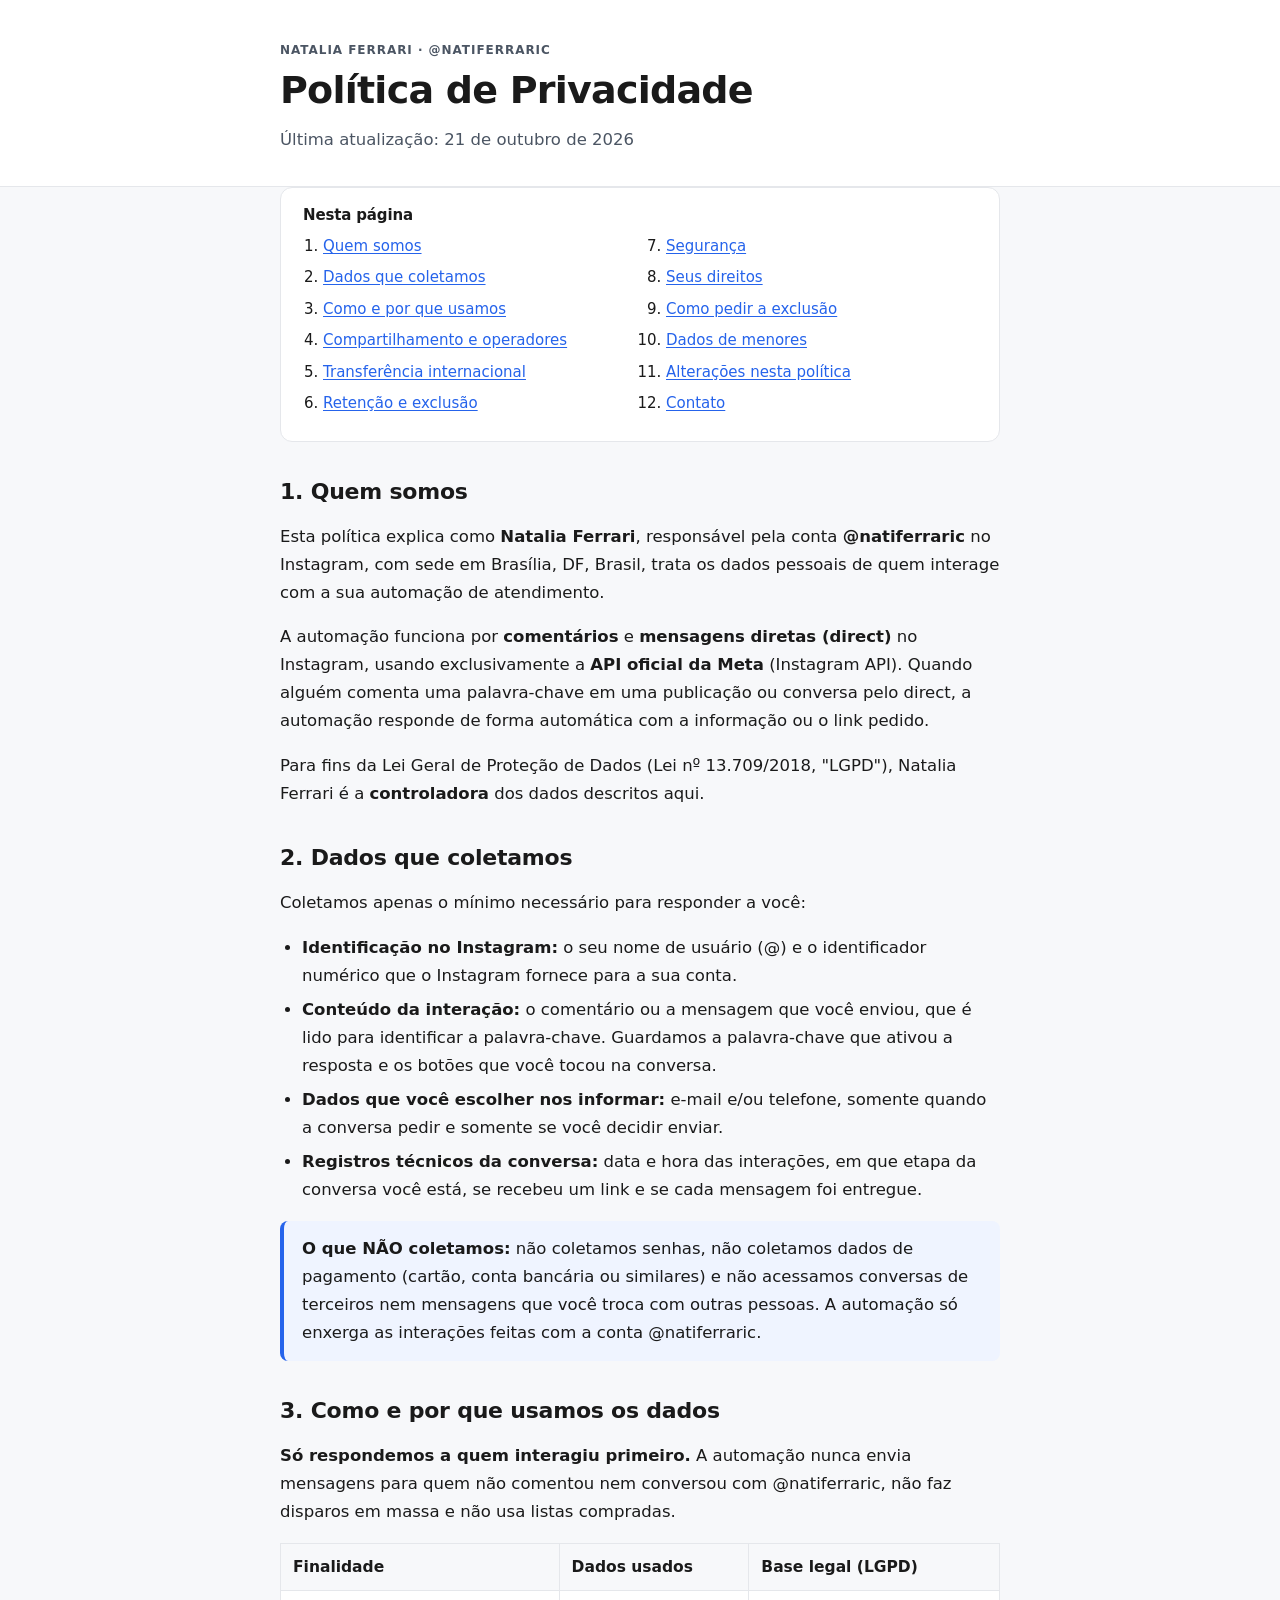
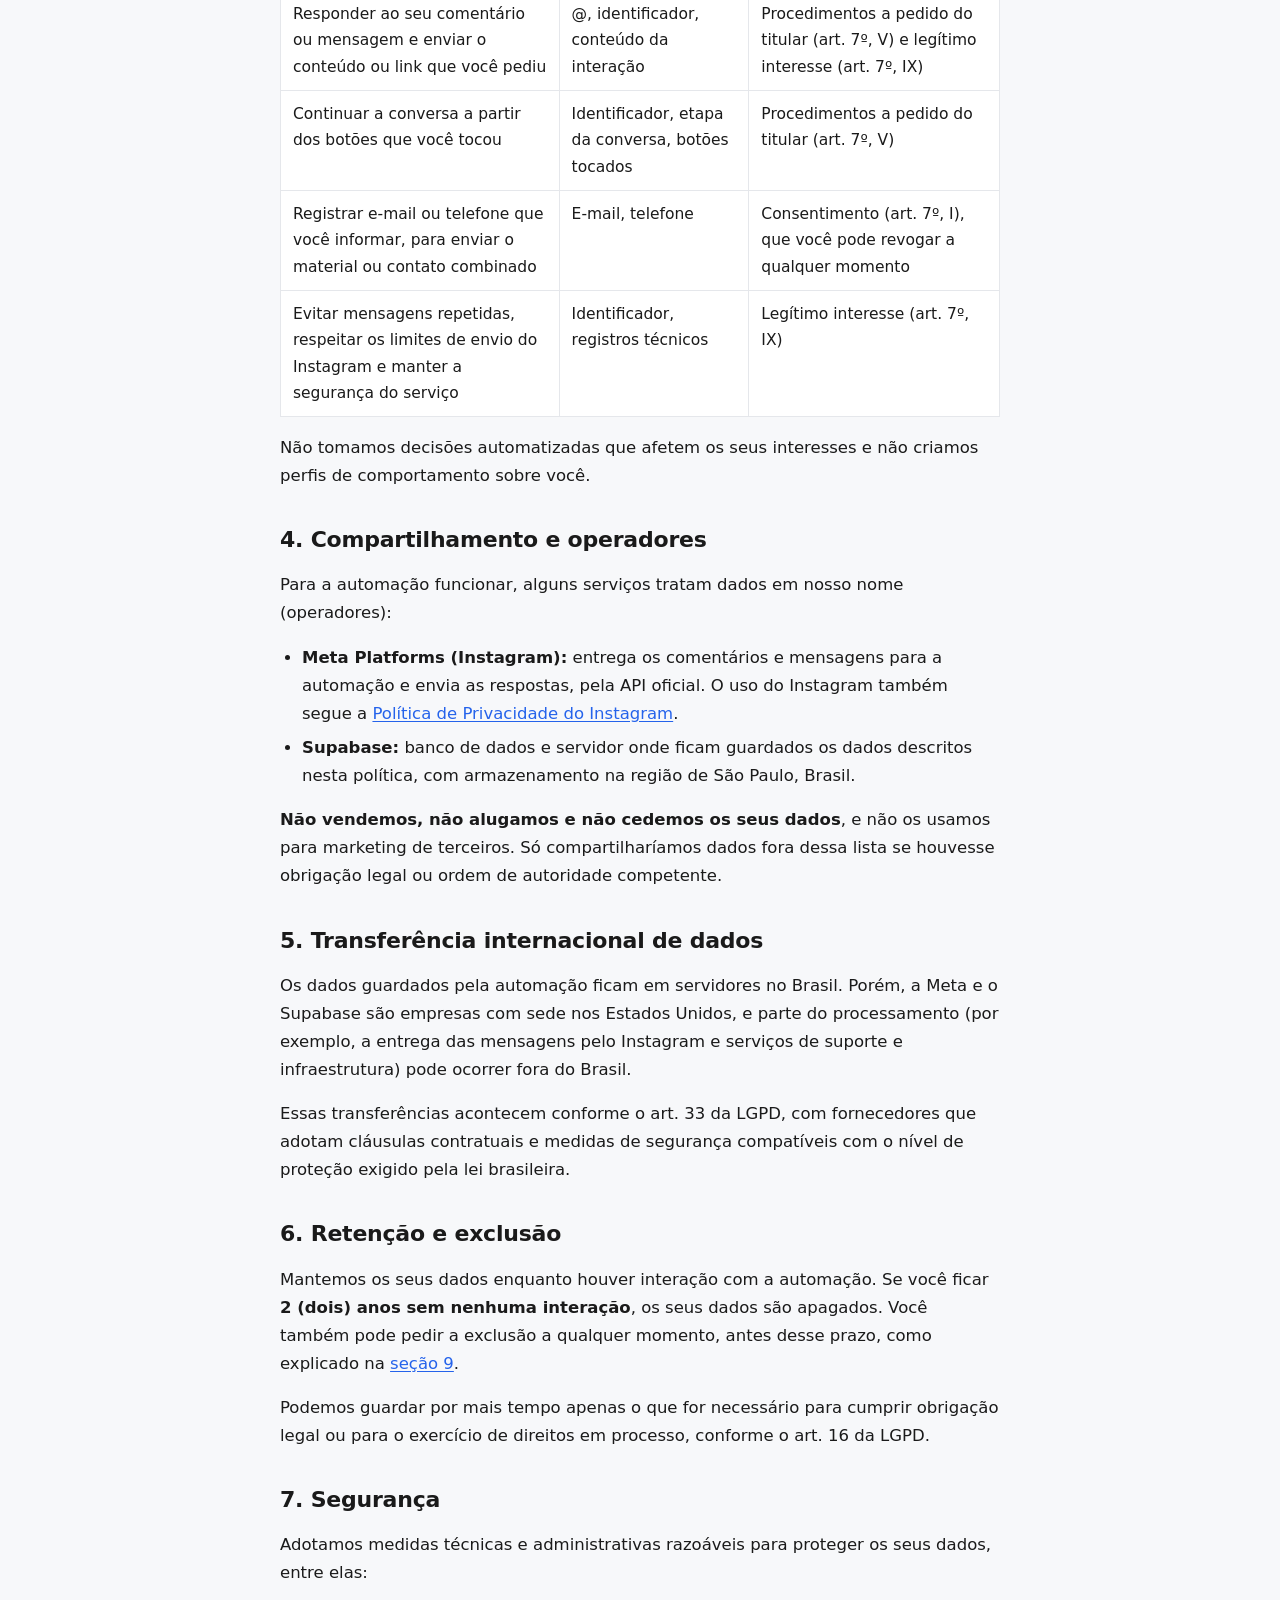
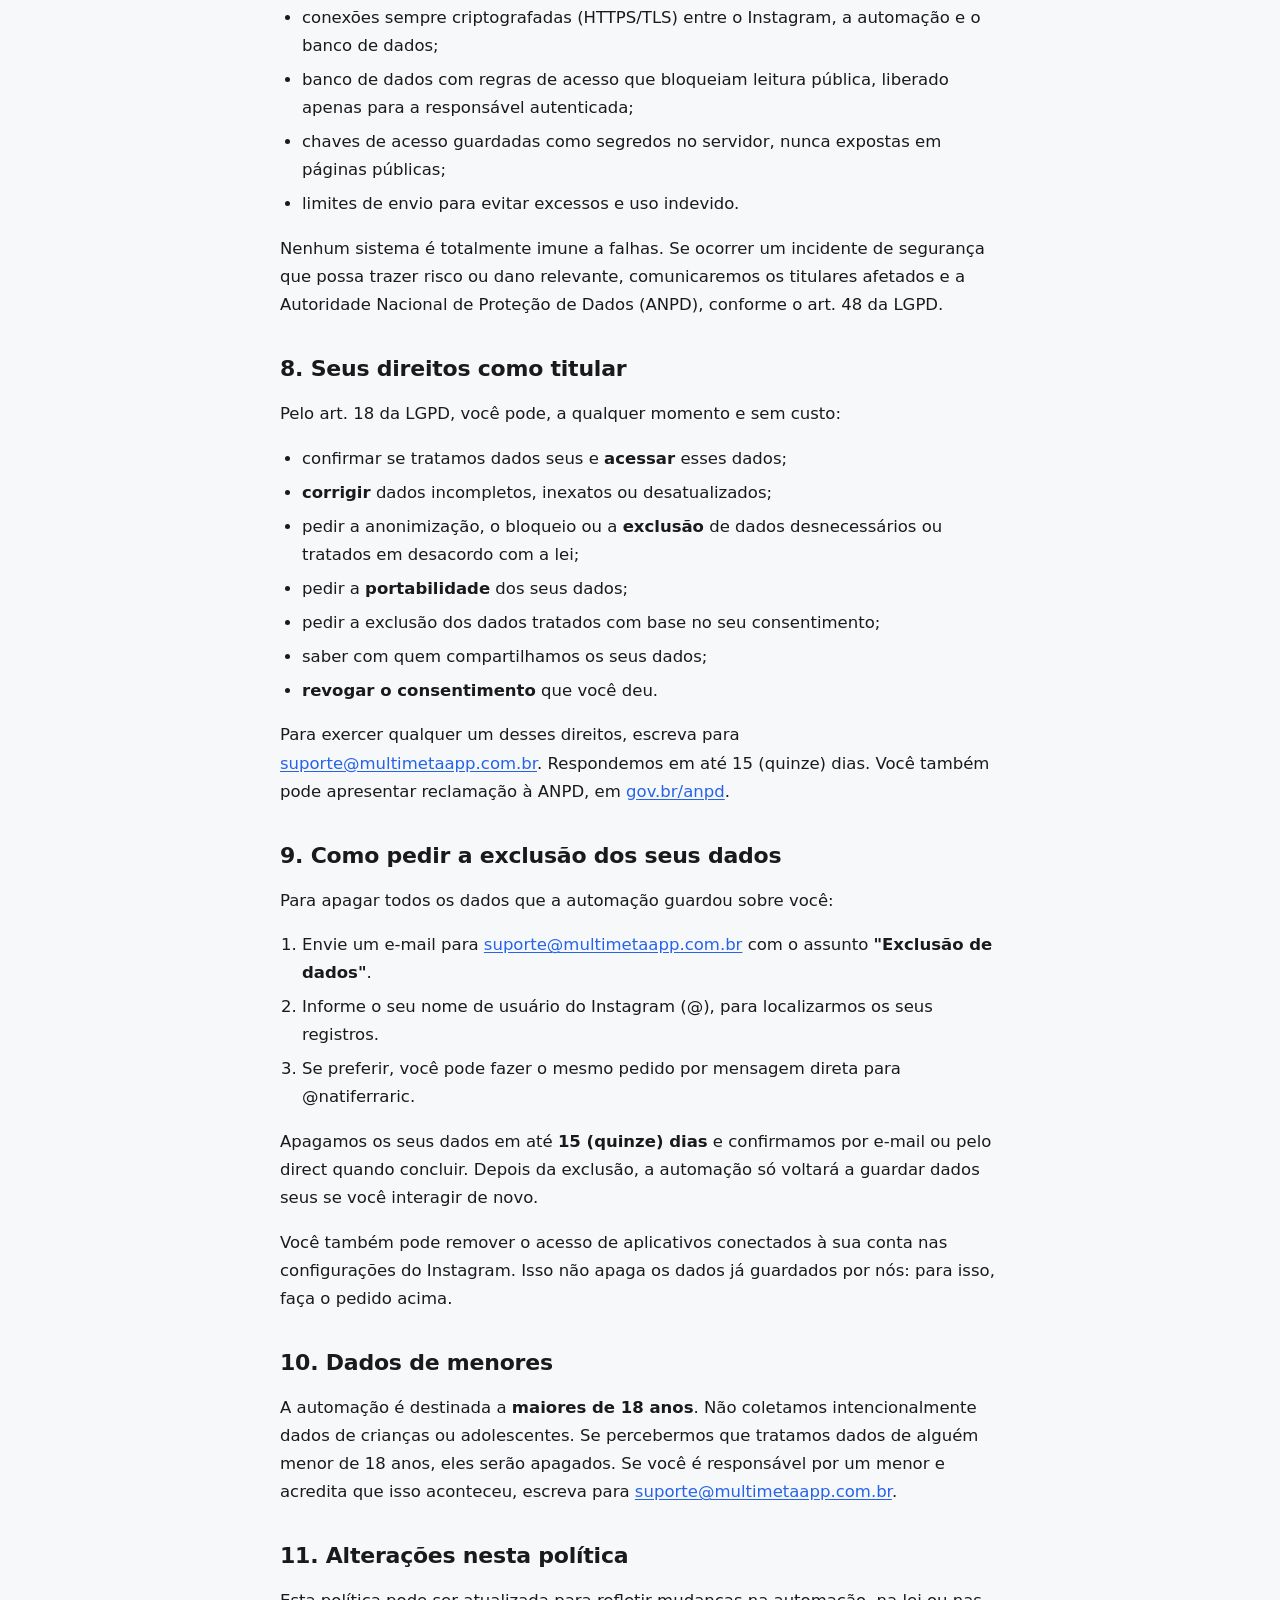
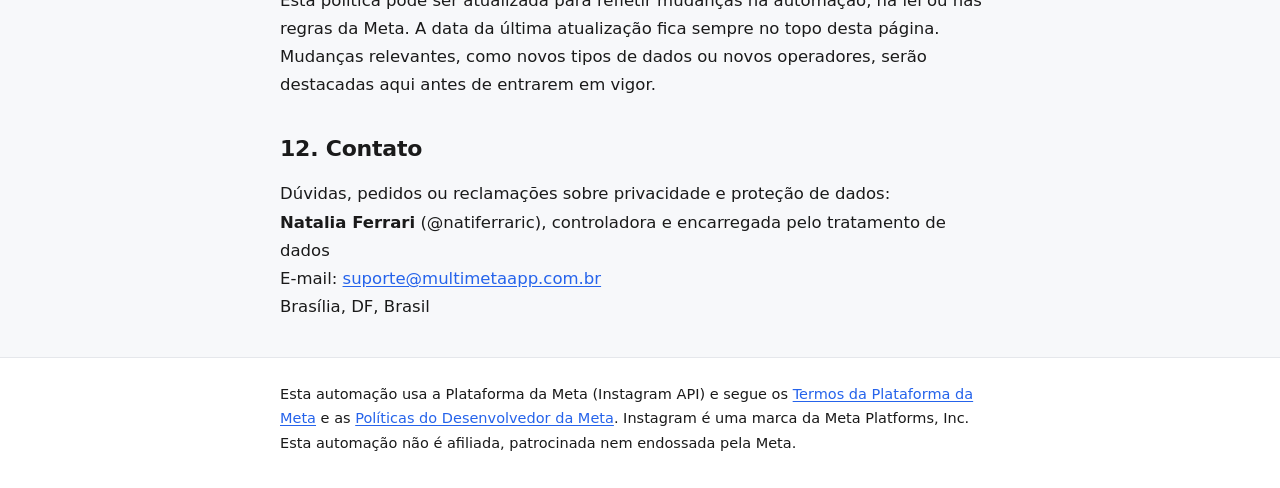
==== politica-de-privacidade/index.html @ b46cd211 "Painel de automação de DM e política de privacidade Co-Authored-By: Claude Opus 5.5 <noreply@anthrop" ====
<!doctype html>
<html lang="pt-BR">
<head>
  <meta charset="utf-8">
  <meta name="viewport" content="width=device-width, initial-scale=1">
  <title>Política de Privacidade | Natalia Ferrari</title>
  <meta name="description" content="Política de Privacidade da automação de mensagens e comentários do Instagram de Natalia Ferrari (@natiferraric): quais dados coletamos, como usamos, seus direitos pela LGPD e como pedir a exclusão.">
  <meta name="robots" content="index, follow">
  <style>
    :root {
      --destaque: #2563EB;
      --fundo: #F7F8FA;
      --superficie: #FFFFFF;
      --texto: #1A1A1A;
      --texto-2: #4B5563;
      --borda: #E5E7EB;
      --destaque-suave: #EFF4FF;
      --fonte: system-ui, -apple-system, "Segoe UI", Roboto, "Helvetica Neue", Arial, sans-serif;
    }
    @media (prefers-color-scheme: dark) {
      :root {
        --destaque: #60A5FA; --fundo: #0F1115; --superficie: #171A21;
        --texto: #F3F4F6; --texto-2: #C4C9D2; --borda: #2A2F3A; --destaque-suave: #172036;
      }
    }
    * { box-sizing: border-box; }
    html { scroll-behavior: smooth; }
    body {
      margin: 0; background: var(--fundo); color: var(--texto);
      font-family: var(--fonte); font-size: 16.5px; line-height: 1.7;
      -webkit-font-smoothing: antialiased;
    }
    a { color: var(--destaque); text-underline-offset: 2px; }
    a:focus-visible { outline: 3px solid var(--destaque); outline-offset: 2px; border-radius: 3px; }
    .pular { position: absolute; left: -9999px; }
    .pular:focus { left: 16px; top: 16px; background: var(--superficie); padding: 8px 12px; z-index: 10; }
    header.topo { background: var(--superficie); border-bottom: 1px solid var(--borda); }
    .largura { max-width: 760px; margin: 0 auto; padding: 0 20px; }
    header.topo .largura { padding-top: 40px; padding-bottom: 32px; }
    .rotulo { font-size: 12px; font-weight: 600; letter-spacing: .08em; text-transform: uppercase; color: var(--texto-2); margin: 0 0 8px; }
    h1 { font-size: clamp(28px, 6vw, 38px); line-height: 1.2; letter-spacing: -.02em; margin: 0 0 12px; }
    .atualizado { color: var(--texto-2); margin: 0; }
    main { padding: 32px 0 56px; }
    nav.indice {
      background: var(--superficie); border: 1px solid var(--borda); border-radius: 12px; padding: 18px 22px; margin-bottom: 36px;
    }
    nav.indice h2 { font-size: 15px; margin: 0 0 8px; }
    nav.indice ol { margin: 0; padding-left: 20px; columns: 2; column-gap: 32px; }
    nav.indice li { break-inside: avoid; font-size: 15px; }
    section { margin-bottom: 36px; scroll-margin-top: 16px; }
    h2 { font-size: 22px; line-height: 1.3; margin: 0 0 12px; letter-spacing: -.01em; }
    h3 { font-size: 17px; margin: 20px 0 6px; }
    p, li { color: var(--texto); }
    ul, ol { padding-left: 22px; }
    li { margin-bottom: 6px; }
    .destaque {
      background: var(--destaque-suave); border-left: 4px solid var(--destaque); border-radius: 8px; padding: 14px 18px; margin: 16px 0;
    }
    .tabela { width: 100%; border-collapse: collapse; margin: 12px 0; font-size: 15.5px; background: var(--superficie); }
    .tabela th, .tabela td { text-align: left; vertical-align: top; padding: 10px 12px; border: 1px solid var(--borda); }
    .tabela th { background: var(--fundo); font-weight: 600; }
    footer { border-top: 1px solid var(--borda); background: var(--superficie); color: var(--texto-2); font-size: 14.5px; }
    footer .largura { padding-top: 24px; padding-bottom: 32px; }
    @media (max-width: 600px) {
      body { font-size: 16px; }
      nav.indice ol { columns: 1; }
      .tabela, .tabela tbody, .tabela tr, .tabela td { display: block; width: 100%; }
      .tabela thead { display: none; }
      .tabela tr { border: 1px solid var(--borda); border-radius: 8px; margin-bottom: 10px; overflow: hidden; }
      .tabela td { border: 0; border-bottom: 1px solid var(--borda); }
      .tabela td:last-child { border-bottom: 0; }
      .tabela td::before { content: attr(data-rotulo); display: block; font-size: 12px; font-weight: 600; text-transform: uppercase; letter-spacing: .06em; color: var(--texto-2); }
    }
  </style>
</head>
<body>
  <a class="pular" href="#conteudo">Pular para o conteúdo</a>

  <header class="topo">
    <div class="largura">
      <p class="rotulo">Natalia Ferrari · @natiferraric</p>
      <h1>Política de Privacidade</h1>
      <p class="atualizado">Última atualização: <time datetime="2026-10-21">21 de outubro de 2026</time></p>
    </div>
  </header>

  <main id="conteudo" class="largura">
    <nav class="indice" aria-label="Índice">
      <h2>Nesta página</h2>
      <ol>
        <li><a href="#quem-somos">Quem somos</a></li>
        <li><a href="#dados-coletados">Dados que coletamos</a></li>
        <li><a href="#uso-dos-dados">Como e por que usamos</a></li>
        <li><a href="#compartilhamento">Compartilhamento e operadores</a></li>
        <li><a href="#transferencia-internacional">Transferência internacional</a></li>
        <li><a href="#retencao">Retenção e exclusão</a></li>
        <li><a href="#seguranca">Segurança</a></li>
        <li><a href="#direitos">Seus direitos</a></li>
        <li><a href="#exclusao-de-dados">Como pedir a exclusão</a></li>
        <li><a href="#menores">Dados de menores</a></li>
        <li><a href="#alteracoes">Alterações nesta política</a></li>
        <li><a href="#contato">Contato</a></li>
      </ol>
    </nav>

    <section id="quem-somos" aria-labelledby="t-quem-somos">
      <h2 id="t-quem-somos">1. Quem somos</h2>
      <p>
        Esta política explica como <strong>Natalia Ferrari</strong>, responsável pela conta
        <strong>@natiferraric</strong> no Instagram, com sede em Brasília, DF, Brasil, trata os dados
        pessoais de quem interage com a sua automação de atendimento.
      </p>
      <p>
        A automação funciona por <strong>comentários</strong> e <strong>mensagens diretas (direct)</strong> no
        Instagram, usando exclusivamente a <strong>API oficial da Meta</strong> (Instagram API). Quando alguém
        comenta uma palavra-chave em uma publicação ou conversa pelo direct, a automação responde de forma
        automática com a informação ou o link pedido.
      </p>
      <p>
        Para fins da Lei Geral de Proteção de Dados (Lei nº 13.709/2018, "LGPD"), Natalia Ferrari é a
        <strong>controladora</strong> dos dados descritos aqui.
      </p>
    </section>

    <section id="dados-coletados" aria-labelledby="t-dados">
      <h2 id="t-dados">2. Dados que coletamos</h2>
      <p>Coletamos apenas o mínimo necessário para responder a você:</p>
      <ul>
        <li><strong>Identificação no Instagram:</strong> o seu nome de usuário (@) e o identificador numérico que o Instagram fornece para a sua conta.</li>
        <li><strong>Conteúdo da interação:</strong> o comentário ou a mensagem que você enviou, que é lido para identificar a palavra-chave. Guardamos a palavra-chave que ativou a resposta e os botões que você tocou na conversa.</li>
        <li><strong>Dados que você escolher nos informar:</strong> e-mail e/ou telefone, somente quando a conversa pedir e somente se você decidir enviar.</li>
        <li><strong>Registros técnicos da conversa:</strong> data e hora das interações, em que etapa da conversa você está, se recebeu um link e se cada mensagem foi entregue.</li>
      </ul>
      <div class="destaque">
        <p style="margin:0">
          <strong>O que NÃO coletamos:</strong> não coletamos senhas, não coletamos dados de pagamento
          (cartão, conta bancária ou similares) e não acessamos conversas de terceiros nem mensagens que
          você troca com outras pessoas. A automação só enxerga as interações feitas com a conta @natiferraric.
        </p>
      </div>
    </section>

    <section id="uso-dos-dados" aria-labelledby="t-uso">
      <h2 id="t-uso">3. Como e por que usamos os dados</h2>
      <p>
        <strong>Só respondemos a quem interagiu primeiro.</strong> A automação nunca envia mensagens para
        quem não comentou nem conversou com @natiferraric, não faz disparos em massa e não usa listas
        compradas.
      </p>
      <table class="tabela">
        <thead>
          <tr><th scope="col">Finalidade</th><th scope="col">Dados usados</th><th scope="col">Base legal (LGPD)</th></tr>
        </thead>
        <tbody>
          <tr>
            <td data-rotulo="Finalidade">Responder ao seu comentário ou mensagem e enviar o conteúdo ou link que você pediu</td>
            <td data-rotulo="Dados usados">@, identificador, conteúdo da interação</td>
            <td data-rotulo="Base legal">Procedimentos a pedido do titular (art. 7º, V) e legítimo interesse (art. 7º, IX)</td>
          </tr>
          <tr>
            <td data-rotulo="Finalidade">Continuar a conversa a partir dos botões que você tocou</td>
            <td data-rotulo="Dados usados">Identificador, etapa da conversa, botões tocados</td>
            <td data-rotulo="Base legal">Procedimentos a pedido do titular (art. 7º, V)</td>
          </tr>
          <tr>
            <td data-rotulo="Finalidade">Registrar e-mail ou telefone que você informar, para enviar o material ou contato combinado</td>
            <td data-rotulo="Dados usados">E-mail, telefone</td>
            <td data-rotulo="Base legal">Consentimento (art. 7º, I), que você pode revogar a qualquer momento</td>
          </tr>
          <tr>
            <td data-rotulo="Finalidade">Evitar mensagens repetidas, respeitar os limites de envio do Instagram e manter a segurança do serviço</td>
            <td data-rotulo="Dados usados">Identificador, registros técnicos</td>
            <td data-rotulo="Base legal">Legítimo interesse (art. 7º, IX)</td>
          </tr>
        </tbody>
      </table>
      <p>Não tomamos decisões automatizadas que afetem os seus interesses e não criamos perfis de comportamento sobre você.</p>
    </section>

    <section id="compartilhamento" aria-labelledby="t-compart">
      <h2 id="t-compart">4. Compartilhamento e operadores</h2>
      <p>Para a automação funcionar, alguns serviços tratam dados em nosso nome (operadores):</p>
      <ul>
        <li><strong>Meta Platforms (Instagram):</strong> entrega os comentários e mensagens para a automação e envia as respostas, pela API oficial. O uso do Instagram também segue a <a href="https://privacycenter.instagram.com/policy" rel="noopener">Política de Privacidade do Instagram</a>.</li>
        <li><strong>Supabase:</strong> banco de dados e servidor onde ficam guardados os dados descritos nesta política, com armazenamento na região de São Paulo, Brasil.</li>
      </ul>
      <p>
        <strong>Não vendemos, não alugamos e não cedemos os seus dados</strong>, e não os usamos para
        marketing de terceiros. Só compartilharíamos dados fora dessa lista se houvesse obrigação legal ou
        ordem de autoridade competente.
      </p>
    </section>

    <section id="transferencia-internacional" aria-labelledby="t-transf">
      <h2 id="t-transf">5. Transferência internacional de dados</h2>
      <p>
        Os dados guardados pela automação ficam em servidores no Brasil. Porém, a Meta e o Supabase são
        empresas com sede nos Estados Unidos, e parte do processamento (por exemplo, a entrega das mensagens
        pelo Instagram e serviços de suporte e infraestrutura) pode ocorrer fora do Brasil.
      </p>
      <p>
        Essas transferências acontecem conforme o art. 33 da LGPD, com fornecedores que adotam cláusulas
        contratuais e medidas de segurança compatíveis com o nível de proteção exigido pela lei brasileira.
      </p>
    </section>

    <section id="retencao" aria-labelledby="t-retencao">
      <h2 id="t-retencao">6. Retenção e exclusão</h2>
      <p>
        Mantemos os seus dados enquanto houver interação com a automação. Se você ficar
        <strong>2 (dois) anos sem nenhuma interação</strong>, os seus dados são apagados. Você também pode
        pedir a exclusão a qualquer momento, antes desse prazo, como explicado na
        <a href="#exclusao-de-dados">seção 9</a>.
      </p>
      <p>
        Podemos guardar por mais tempo apenas o que for necessário para cumprir obrigação legal ou para o
        exercício de direitos em processo, conforme o art. 16 da LGPD.
      </p>
    </section>

    <section id="seguranca" aria-labelledby="t-seguranca">
      <h2 id="t-seguranca">7. Segurança</h2>
      <p>Adotamos medidas técnicas e administrativas razoáveis para proteger os seus dados, entre elas:</p>
      <ul>
        <li>conexões sempre criptografadas (HTTPS/TLS) entre o Instagram, a automação e o banco de dados;</li>
        <li>banco de dados com regras de acesso que bloqueiam leitura pública, liberado apenas para a responsável autenticada;</li>
        <li>chaves de acesso guardadas como segredos no servidor, nunca expostas em páginas públicas;</li>
        <li>limites de envio para evitar excessos e uso indevido.</li>
      </ul>
      <p>
        Nenhum sistema é totalmente imune a falhas. Se ocorrer um incidente de segurança que possa trazer
        risco ou dano relevante, comunicaremos os titulares afetados e a Autoridade Nacional de Proteção de
        Dados (ANPD), conforme o art. 48 da LGPD.
      </p>
    </section>

    <section id="direitos" aria-labelledby="t-direitos">
      <h2 id="t-direitos">8. Seus direitos como titular</h2>
      <p>Pelo art. 18 da LGPD, você pode, a qualquer momento e sem custo:</p>
      <ul>
        <li>confirmar se tratamos dados seus e <strong>acessar</strong> esses dados;</li>
        <li><strong>corrigir</strong> dados incompletos, inexatos ou desatualizados;</li>
        <li>pedir a anonimização, o bloqueio ou a <strong>exclusão</strong> de dados desnecessários ou tratados em desacordo com a lei;</li>
        <li>pedir a <strong>portabilidade</strong> dos seus dados;</li>
        <li>pedir a exclusão dos dados tratados com base no seu consentimento;</li>
        <li>saber com quem compartilhamos os seus dados;</li>
        <li><strong>revogar o consentimento</strong> que você deu.</li>
      </ul>
      <p>
        Para exercer qualquer um desses direitos, escreva para
        <a href="mailto:suporte@multimetaapp.com.br">suporte@multimetaapp.com.br</a>. Respondemos em até
        15 (quinze) dias. Você também pode apresentar reclamação à ANPD, em
        <a href="https://www.gov.br/anpd" rel="noopener">gov.br/anpd</a>.
      </p>
    </section>

    <section id="exclusao-de-dados" aria-labelledby="t-exclusao">
      <h2 id="t-exclusao">9. Como pedir a exclusão dos seus dados</h2>
      <p>Para apagar todos os dados que a automação guardou sobre você:</p>
      <ol>
        <li>Envie um e-mail para <a href="mailto:suporte@multimetaapp.com.br?subject=Exclus%C3%A3o%20de%20dados">suporte@multimetaapp.com.br</a> com o assunto <strong>"Exclusão de dados"</strong>.</li>
        <li>Informe o seu nome de usuário do Instagram (@), para localizarmos os seus registros.</li>
        <li>Se preferir, você pode fazer o mesmo pedido por mensagem direta para @natiferraric.</li>
      </ol>
      <p>
        Apagamos os seus dados em até <strong>15 (quinze) dias</strong> e confirmamos por e-mail ou pelo
        direct quando concluir. Depois da exclusão, a automação só voltará a guardar dados seus se você
        interagir de novo.
      </p>
      <p>
        Você também pode remover o acesso de aplicativos conectados à sua conta nas configurações do
        Instagram. Isso não apaga os dados já guardados por nós: para isso, faça o pedido acima.
      </p>
    </section>

    <section id="menores" aria-labelledby="t-menores">
      <h2 id="t-menores">10. Dados de menores</h2>
      <p>
        A automação é destinada a <strong>maiores de 18 anos</strong>. Não coletamos intencionalmente dados
        de crianças ou adolescentes. Se percebermos que tratamos dados de alguém menor de 18 anos, eles serão
        apagados. Se você é responsável por um menor e acredita que isso aconteceu, escreva para
        <a href="mailto:suporte@multimetaapp.com.br">suporte@multimetaapp.com.br</a>.
      </p>
    </section>

    <section id="alteracoes" aria-labelledby="t-alteracoes">
      <h2 id="t-alteracoes">11. Alterações nesta política</h2>
      <p>
        Esta política pode ser atualizada para refletir mudanças na automação, na lei ou nas regras da Meta.
        A data da última atualização fica sempre no topo desta página. Mudanças relevantes, como novos tipos
        de dados ou novos operadores, serão destacadas aqui antes de entrarem em vigor.
      </p>
    </section>

    <section id="contato" aria-labelledby="t-contato">
      <h2 id="t-contato">12. Contato</h2>
      <p>
        Dúvidas, pedidos ou reclamações sobre privacidade e proteção de dados:<br>
        <strong>Natalia Ferrari</strong> (@natiferraric), controladora e encarregada pelo tratamento de dados<br>
        E-mail: <a href="mailto:suporte@multimetaapp.com.br">suporte@multimetaapp.com.br</a><br>
        Brasília, DF, Brasil
      </p>
    </section>
  </main>

  <footer>
    <div class="largura">
      <p style="margin:0">
        Esta automação usa a Plataforma da Meta (Instagram API) e segue os
        <a href="https://developers.facebook.com/terms/" rel="noopener">Termos da Plataforma da Meta</a> e as
        <a href="https://developers.facebook.com/devpolicy/" rel="noopener">Políticas do Desenvolvedor da Meta</a>.
        Instagram é uma marca da Meta Platforms, Inc. Esta automação não é afiliada, patrocinada nem endossada pela Meta.
      </p>
    </div>
  </footer>
</body>
</html>
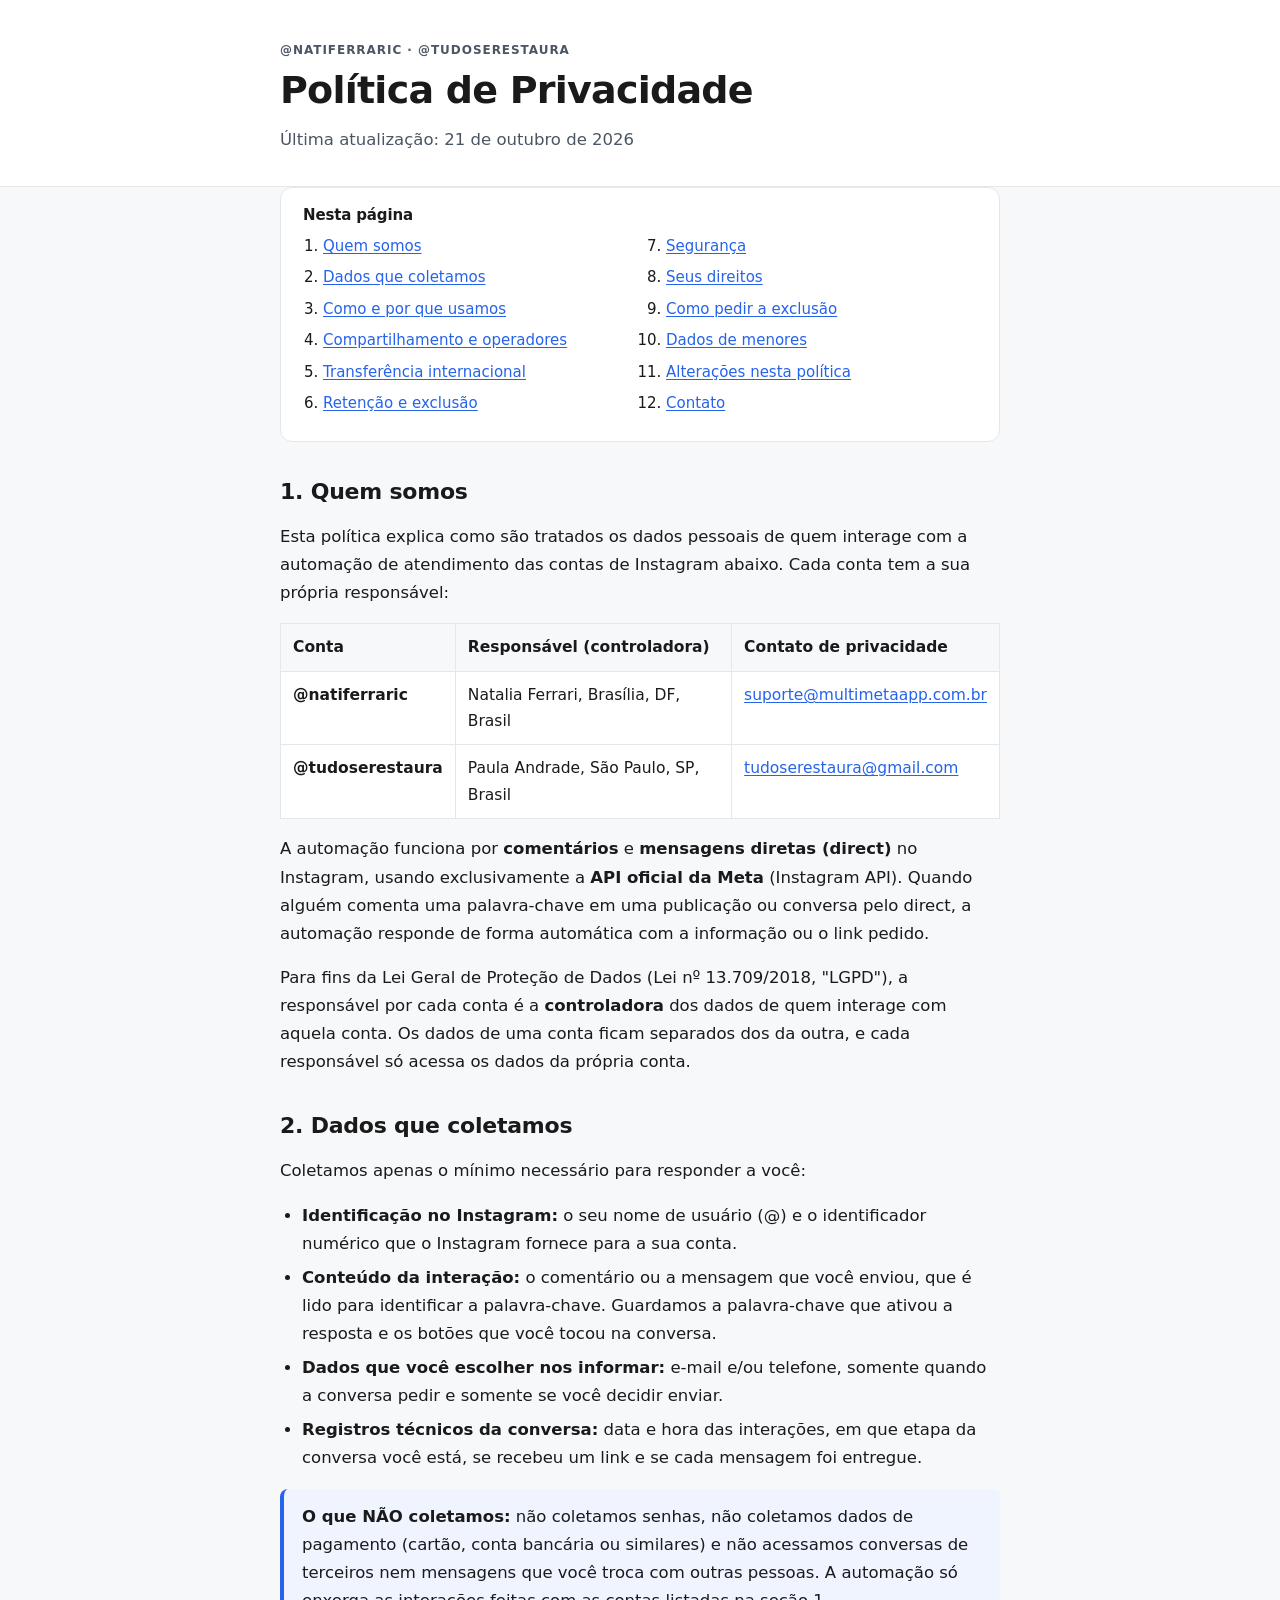
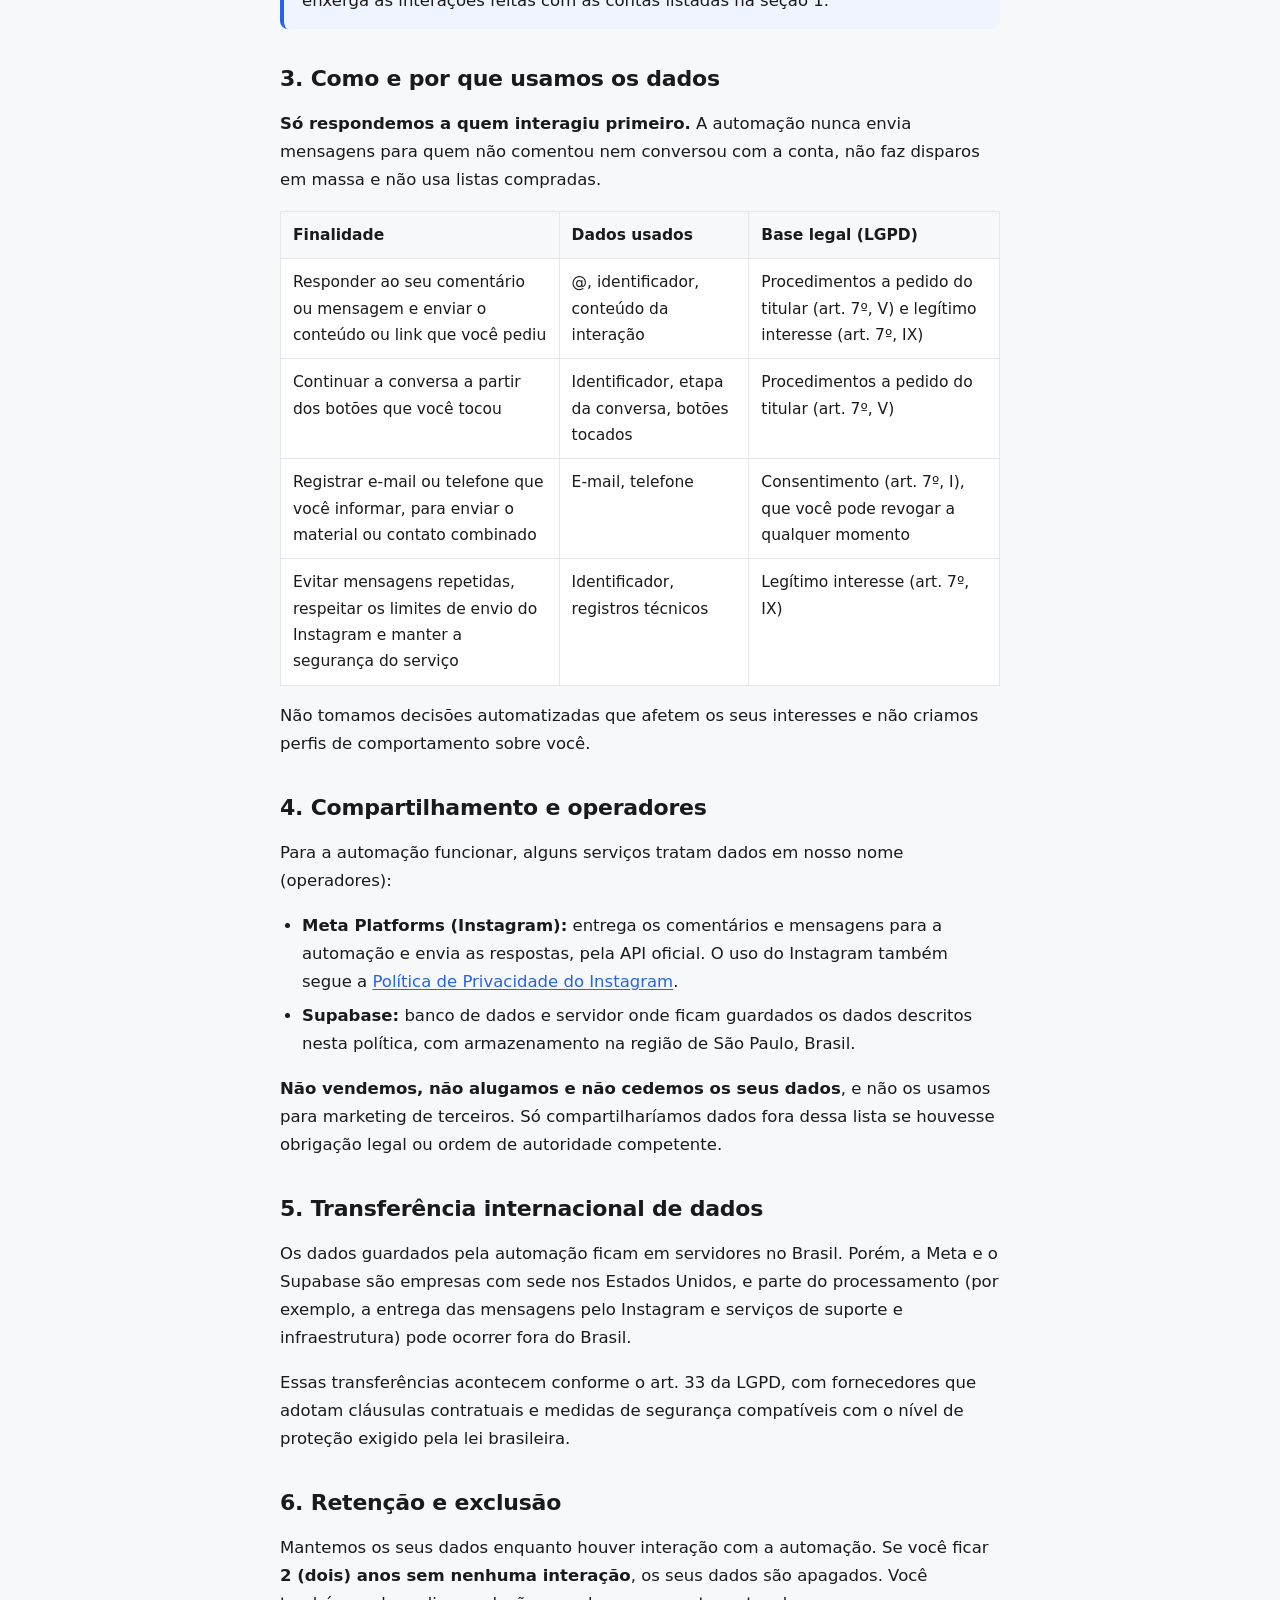
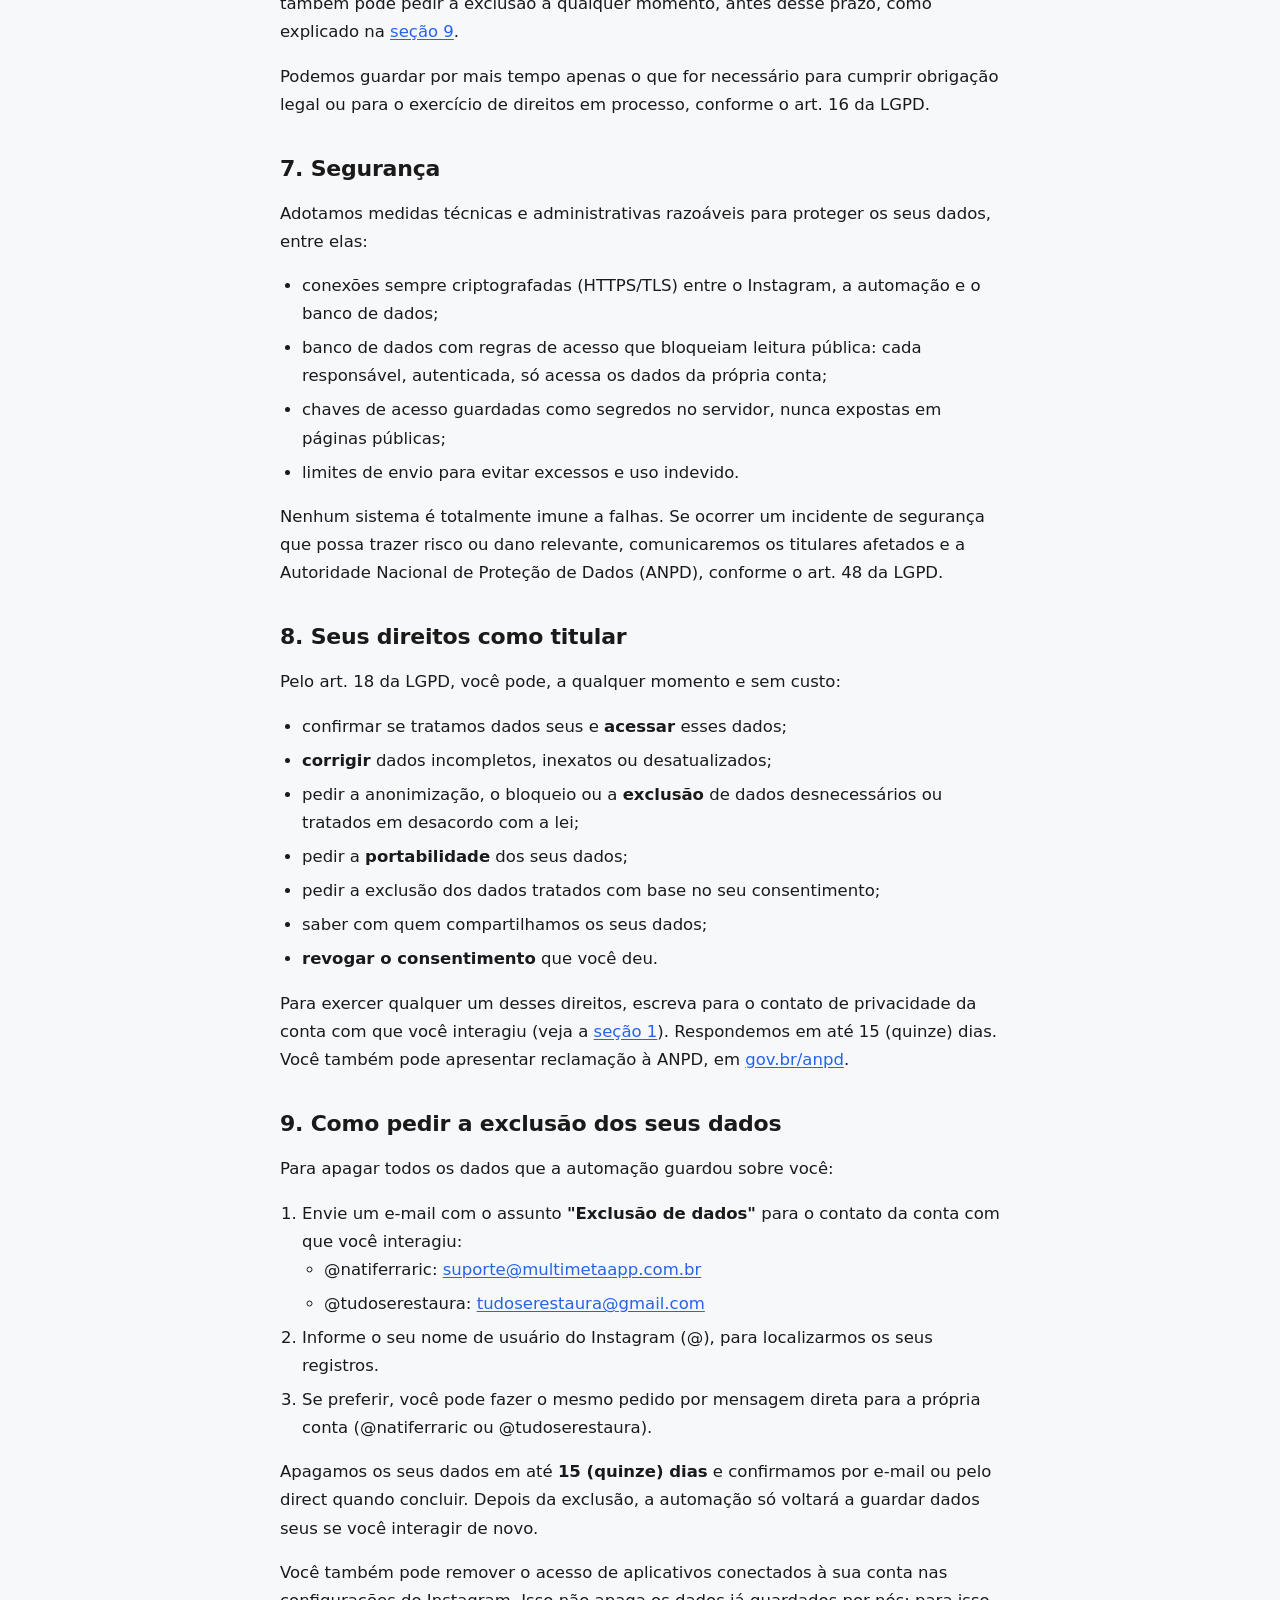
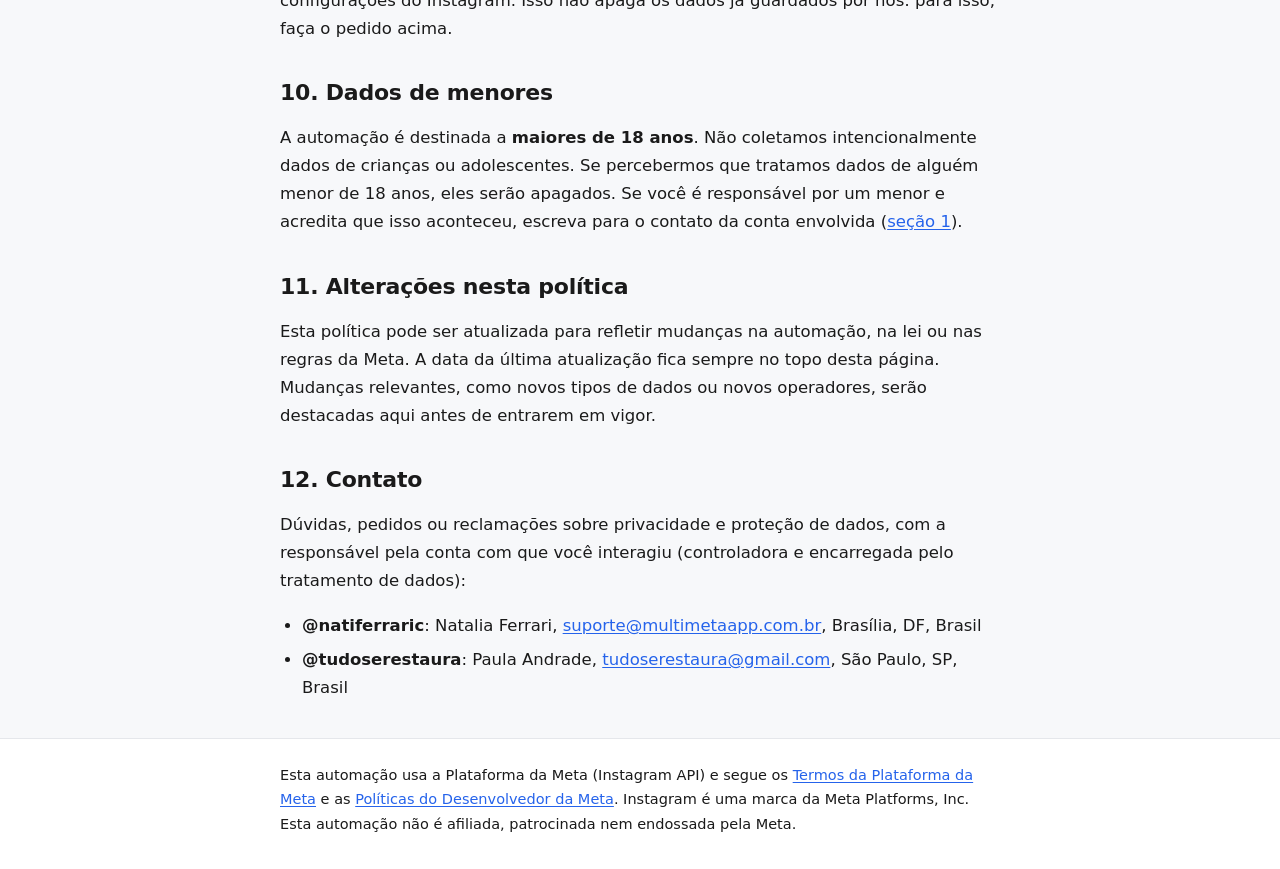
==== commit 46181c39: "Política de privacidade cobre @natiferraric e @tudoserestaura Co-Authored-By: Claude Opus 5.5 <norep" ====
--- a/politica-de-privacidade/index.html
+++ b/politica-de-privacidade/index.html
@@ -3,8 +3,8 @@
 <head>
   <meta charset="utf-8">
   <meta name="viewport" content="width=device-width, initial-scale=1">
-  <title>Política de Privacidade | Natalia Ferrari</title>
-  <meta name="description" content="Política de Privacidade da automação de mensagens e comentários do Instagram de Natalia Ferrari (@natiferraric): quais dados coletamos, como usamos, seus direitos pela LGPD e como pedir a exclusão.">
+  <title>Política de Privacidade | Automação de Instagram</title>
+  <meta name="description" content="Política de Privacidade da automação de mensagens e comentários do Instagram das contas @natiferraric (Natalia Ferrari) e @tudoserestaura (Paula Andrade): quais dados coletamos, como usamos, seus direitos pela LGPD e como pedir a exclusão.">
   <meta name="robots" content="index, follow">
   <style>
     :root {
@@ -78,7 +78,7 @@
 
   <header class="topo">
     <div class="largura">
-      <p class="rotulo">Natalia Ferrari · @natiferraric</p>
+      <p class="rotulo">@natiferraric · @tudoserestaura</p>
       <h1>Política de Privacidade</h1>
       <p class="atualizado">Última atualização: <time datetime="2026-10-21">21 de outubro de 2026</time></p>
     </div>
@@ -106,10 +106,26 @@
     <section id="quem-somos" aria-labelledby="t-quem-somos">
       <h2 id="t-quem-somos">1. Quem somos</h2>
       <p>
-        Esta política explica como <strong>Natalia Ferrari</strong>, responsável pela conta
-        <strong>@natiferraric</strong> no Instagram, com sede em Brasília, DF, Brasil, trata os dados
-        pessoais de quem interage com a sua automação de atendimento.
-      </p>
+        Esta política explica como são tratados os dados pessoais de quem interage com a automação de
+        atendimento das contas de Instagram abaixo. Cada conta tem a sua própria responsável:
+      </p>
+      <table class="tabela">
+        <thead>
+          <tr><th scope="col">Conta</th><th scope="col">Responsável (controladora)</th><th scope="col">Contato de privacidade</th></tr>
+        </thead>
+        <tbody>
+          <tr>
+            <td data-rotulo="Conta"><strong>@natiferraric</strong></td>
+            <td data-rotulo="Responsável">Natalia Ferrari, Brasília, DF, Brasil</td>
+            <td data-rotulo="Contato"><a href="mailto:suporte@multimetaapp.com.br">suporte@multimetaapp.com.br</a></td>
+          </tr>
+          <tr>
+            <td data-rotulo="Conta"><strong>@tudoserestaura</strong></td>
+            <td data-rotulo="Responsável">Paula Andrade, São Paulo, SP, Brasil</td>
+            <td data-rotulo="Contato"><a href="mailto:tudoserestaura@gmail.com">tudoserestaura@gmail.com</a></td>
+          </tr>
+        </tbody>
+      </table>
       <p>
         A automação funciona por <strong>comentários</strong> e <strong>mensagens diretas (direct)</strong> no
         Instagram, usando exclusivamente a <strong>API oficial da Meta</strong> (Instagram API). Quando alguém
@@ -117,8 +133,9 @@
         automática com a informação ou o link pedido.
       </p>
       <p>
-        Para fins da Lei Geral de Proteção de Dados (Lei nº 13.709/2018, "LGPD"), Natalia Ferrari é a
-        <strong>controladora</strong> dos dados descritos aqui.
+        Para fins da Lei Geral de Proteção de Dados (Lei nº 13.709/2018, "LGPD"), a responsável por cada
+        conta é a <strong>controladora</strong> dos dados de quem interage com aquela conta. Os dados de uma
+        conta ficam separados dos da outra, e cada responsável só acessa os dados da própria conta.
       </p>
     </section>
 
@@ -135,7 +152,7 @@
         <p style="margin:0">
           <strong>O que NÃO coletamos:</strong> não coletamos senhas, não coletamos dados de pagamento
           (cartão, conta bancária ou similares) e não acessamos conversas de terceiros nem mensagens que
-          você troca com outras pessoas. A automação só enxerga as interações feitas com a conta @natiferraric.
+          você troca com outras pessoas. A automação só enxerga as interações feitas com as contas listadas na seção 1.
         </p>
       </div>
     </section>
@@ -144,7 +161,7 @@
       <h2 id="t-uso">3. Como e por que usamos os dados</h2>
       <p>
         <strong>Só respondemos a quem interagiu primeiro.</strong> A automação nunca envia mensagens para
-        quem não comentou nem conversou com @natiferraric, não faz disparos em massa e não usa listas
+        quem não comentou nem conversou com a conta, não faz disparos em massa e não usa listas
         compradas.
       </p>
       <table class="tabela">
@@ -223,7 +240,7 @@
       <p>Adotamos medidas técnicas e administrativas razoáveis para proteger os seus dados, entre elas:</p>
       <ul>
         <li>conexões sempre criptografadas (HTTPS/TLS) entre o Instagram, a automação e o banco de dados;</li>
-        <li>banco de dados com regras de acesso que bloqueiam leitura pública, liberado apenas para a responsável autenticada;</li>
+        <li>banco de dados com regras de acesso que bloqueiam leitura pública: cada responsável, autenticada, só acessa os dados da própria conta;</li>
         <li>chaves de acesso guardadas como segredos no servidor, nunca expostas em páginas públicas;</li>
         <li>limites de envio para evitar excessos e uso indevido.</li>
       </ul>
@@ -247,8 +264,8 @@
         <li><strong>revogar o consentimento</strong> que você deu.</li>
       </ul>
       <p>
-        Para exercer qualquer um desses direitos, escreva para
-        <a href="mailto:suporte@multimetaapp.com.br">suporte@multimetaapp.com.br</a>. Respondemos em até
+        Para exercer qualquer um desses direitos, escreva para o contato de privacidade da conta com que
+        você interagiu (veja a <a href="#quem-somos">seção 1</a>). Respondemos em até
         15 (quinze) dias. Você também pode apresentar reclamação à ANPD, em
         <a href="https://www.gov.br/anpd" rel="noopener">gov.br/anpd</a>.
       </p>
@@ -258,9 +275,14 @@
       <h2 id="t-exclusao">9. Como pedir a exclusão dos seus dados</h2>
       <p>Para apagar todos os dados que a automação guardou sobre você:</p>
       <ol>
-        <li>Envie um e-mail para <a href="mailto:suporte@multimetaapp.com.br?subject=Exclus%C3%A3o%20de%20dados">suporte@multimetaapp.com.br</a> com o assunto <strong>"Exclusão de dados"</strong>.</li>
+        <li>Envie um e-mail com o assunto <strong>"Exclusão de dados"</strong> para o contato da conta com que você interagiu:
+          <ul>
+            <li>@natiferraric: <a href="mailto:suporte@multimetaapp.com.br?subject=Exclus%C3%A3o%20de%20dados">suporte@multimetaapp.com.br</a></li>
+            <li>@tudoserestaura: <a href="mailto:tudoserestaura@gmail.com?subject=Exclus%C3%A3o%20de%20dados">tudoserestaura@gmail.com</a></li>
+          </ul>
+        </li>
         <li>Informe o seu nome de usuário do Instagram (@), para localizarmos os seus registros.</li>
-        <li>Se preferir, você pode fazer o mesmo pedido por mensagem direta para @natiferraric.</li>
+        <li>Se preferir, você pode fazer o mesmo pedido por mensagem direta para a própria conta (@natiferraric ou @tudoserestaura).</li>
       </ol>
       <p>
         Apagamos os seus dados em até <strong>15 (quinze) dias</strong> e confirmamos por e-mail ou pelo
@@ -278,8 +300,8 @@
       <p>
         A automação é destinada a <strong>maiores de 18 anos</strong>. Não coletamos intencionalmente dados
         de crianças ou adolescentes. Se percebermos que tratamos dados de alguém menor de 18 anos, eles serão
-        apagados. Se você é responsável por um menor e acredita que isso aconteceu, escreva para
-        <a href="mailto:suporte@multimetaapp.com.br">suporte@multimetaapp.com.br</a>.
+        apagados. Se você é responsável por um menor e acredita que isso aconteceu, escreva para o contato
+        da conta envolvida (<a href="#quem-somos">seção 1</a>).
       </p>
     </section>
 
@@ -295,11 +317,13 @@
     <section id="contato" aria-labelledby="t-contato">
       <h2 id="t-contato">12. Contato</h2>
       <p>
-        Dúvidas, pedidos ou reclamações sobre privacidade e proteção de dados:<br>
-        <strong>Natalia Ferrari</strong> (@natiferraric), controladora e encarregada pelo tratamento de dados<br>
-        E-mail: <a href="mailto:suporte@multimetaapp.com.br">suporte@multimetaapp.com.br</a><br>
-        Brasília, DF, Brasil
-      </p>
+        Dúvidas, pedidos ou reclamações sobre privacidade e proteção de dados, com a responsável pela
+        conta com que você interagiu (controladora e encarregada pelo tratamento de dados):
+      </p>
+      <ul>
+        <li><strong>@natiferraric</strong>: Natalia Ferrari, <a href="mailto:suporte@multimetaapp.com.br">suporte@multimetaapp.com.br</a>, Brasília, DF, Brasil</li>
+        <li><strong>@tudoserestaura</strong>: Paula Andrade, <a href="mailto:tudoserestaura@gmail.com">tudoserestaura@gmail.com</a>, São Paulo, SP, Brasil</li>
+      </ul>
     </section>
   </main>
 
